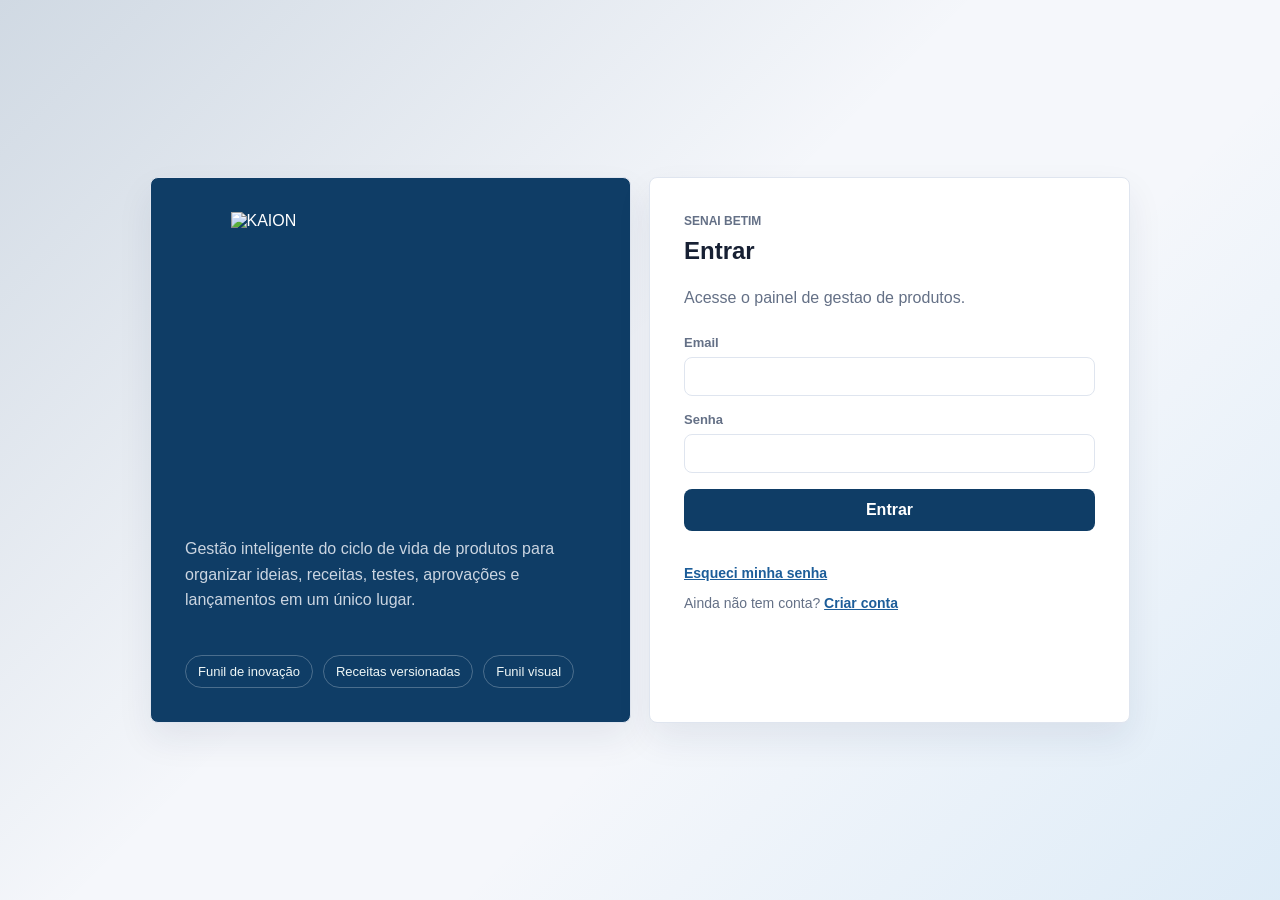
==== index.html @ defeb835 "kaion commit" ====
<!DOCTYPE html>
<html lang="pt-br">
<head>
    <meta charset="UTF-8">
    <meta name="viewport" content="width=device-width, initial-scale=1.0">
    <title>Entrar | KAION</title>
    <link rel="stylesheet" href="css/app.css">
</head>
<body class="auth-page">
    <main class="auth-shell">
        <section class="auth-panel brand-panel">
            <img class="brand-logo" src="https://image2url.com/r2/default/images/1775600257645-3c5e24f1-1b9f-426c-a46f-751de0409c8a.png" alt="KAION" width="150" height="150">
            <p>Gestão inteligente do ciclo de vida de produtos para organizar ideias, receitas, testes, aprovações e lançamentos em um único lugar.</p>
            <div class="brand-points">
                <span>Funil de inovação</span>
                <span>Receitas versionadas</span>
                <span>Funil visual</span>
            </div>
        </section>

        <section class="auth-panel">
            <header class="auth-header">
                <p class="eyebrow">SENAI BETIM</p>
                <h2>Entrar</h2>
                <p>Acesse o painel de gestao de produtos.</p>
            </header>

            <form action="php/login.php" method="POST" class="stack-form">
                <label>
                    Email
                    <input type="email" name="email" autocomplete="email" required>
                </label>
                <label>
                    Senha
                    <input type="password" name="senha" autocomplete="current-password" required>
                </label>
                <button class="btn primary" type="submit">Entrar</button>
            </form>

            <p id="mensagemLogin" class="form-message"></p>
            <p class="auth-footer"><a href="recuperar_senha.html">Esqueci minha senha</a></p>
            <p class="auth-footer">Ainda não tem conta? <a href="cadastro.html">Criar conta</a></p>
        </section>
    </main>
    <script src="js/auth.js"></script>
</body>
</html>
---- css/app.css ----
:root {
    --bg: #f5f7fb;
    --panel: #ffffff;
    --text: #172033;
    --muted: #647086;
    --line: #dfe5ef;
    --primary: #0F3D66;
    --primary-dark: #1C5D99;
    --accent: #3498DB;
    --danger: #b42318;
    --success: #15803d;
    --sidebar: #0F3D66;
    --shadow: 0 16px 35px rgba(24, 39, 75, 0.08);
}

* { box-sizing: border-box; }

body {
    margin: 0;
    font-family: Arial, Helvetica, sans-serif;
    background: var(--bg);
    color: var(--text);
}

a { color: inherit; }

button, input, select, textarea {
    font: inherit;
}

input, select, textarea {
    width: 100%;
    border: 1px solid var(--line);
    border-radius: 8px;
    padding: 11px 12px;
    background: #fff;
    color: var(--text);
}

textarea { resize: vertical; }

label {
    display: grid;
    gap: 7px;
    color: var(--muted);
    font-size: 13px;
    font-weight: 700;
}

.auth-page {
    min-height: 100vh;
    display: grid;
    place-items: center;
    padding: 24px;
    background:
        linear-gradient(135deg, rgba(15, 61, 102, 0.16), transparent 45%),
        linear-gradient(315deg, rgba(52, 152, 219, 0.12), transparent 38%),
        var(--bg);
}

.auth-shell {
    width: min(980px, 100%);
    display: grid;
    grid-template-columns: 1fr 1fr;
    gap: 18px;
}

.auth-panel, .panel, .metric-card {
    background: var(--panel);
    border: 1px solid var(--line);
    border-radius: 8px;
    box-shadow: var(--shadow);
}

.auth-panel {
    padding: 34px;
}

.brand-panel {
    background: var(--sidebar);
    color: #fff;
    display: flex;
    flex-direction: column;
    justify-content: center;
    min-height: 540px;
}

.brand-mark, .logo span {
    display: inline-grid;
    place-items: center;
    width: 42px;
    height: 42px;
    border-radius: 8px;
    background: var(--primary);
    color: #fff;
    font-weight: 800;
}

.brand-logo {
    width: 100%;
    max-width: 320px;
    height: auto;
    max-height: 300px;
    object-fit: contain;
    display: block;
    margin: 0 auto 24px;
}
.brand-panel h1 {
    margin: 0 0 8px;
    font-size: 44px;
}

.brand-panel p, .auth-header p {
    color: #cbd5e1;
    line-height: 1.6;
}

.brand-points {
    display: flex;
    flex-wrap: wrap;
    gap: 10px;
    margin-top: 26px;
}

.brand-points span {
    border: 1px solid rgba(255,255,255,0.25);
    border-radius: 999px;
    padding: 8px 12px;
    color: #eef6f6;
    font-size: 13px;
}

.auth-header h2, h1, h2, h3, p {
    margin-top: 0;
}

.auth-header p { color: var(--muted); }

.eyebrow {
    margin-bottom: 6px;
    color: var(--primary);
    font-size: 12px;
    font-weight: 800;
    text-transform: uppercase;
    letter-spacing: 0;
}

.stack-form {
    display: grid;
    gap: 16px;
    margin-top: 24px;
}

.btn {
    display: inline-flex;
    align-items: center;
    justify-content: center;
    min-height: 42px;
    border: 1px solid transparent;
    border-radius: 8px;
    padding: 10px 15px;
    cursor: pointer;
    text-decoration: none;
    font-weight: 800;
    transition: transform .15s ease, background .15s ease;
}

.btn:hover { transform: translateY(-1px); }
.btn.primary { background: var(--primary); color: #fff; }
.btn.primary:hover { background: var(--primary-dark); }
.btn.ghost { background: #fff; color: var(--text); border-color: var(--line); }
.btn.small { min-height: 34px; padding: 7px 11px; font-size: 13px; background: #EAF4FC; color: var(--primary); }
.btn.danger { background: #fef3f2; color: var(--danger); border-color: #fecdca; }

.auth-footer, .form-message {
    color: var(--muted);
    font-size: 14px;
}

.auth-footer a { color: var(--primary-dark); font-weight: 800; }

.form-message { min-height: 20px; }
.form-message.success { color: var(--success); }
.form-message.error { color: var(--danger); }

.app-shell {
    min-height: 100vh;
    display: grid;
    grid-template-columns: 250px 1fr;
}

.sidebar {
    position: sticky;
    top: 0;
    height: 100vh;
    padding: 24px 18px;
    background: var(--sidebar);
    color: #e5edf7;
}

.logo {
    display: flex;
    align-items: center;
    gap: 10px;
    text-decoration: none;
    font-weight: 900;
    margin-bottom: 34px;
}

.text-logo {
    font-size: 24px;
    letter-spacing: 0;
    color: #fff;
}

.logo img {
    max-width: 300px;
    height: auto;
    display: block;
}

.sidebar nav {
    display: grid;
    gap: 8px;
}

.sidebar nav a {
    padding: 12px 14px;
    border-radius: 8px;
    text-decoration: none;
    color: #d7e0ea;
}

.sidebar nav a:hover, .sidebar nav a.active {
    background: rgba(255,255,255,0.1);
    color: #fff;
}

.content {
    padding: 28px;
    min-width: 0;
}

.topbar {
    display: flex;
    justify-content: space-between;
    align-items: center;
    gap: 16px;
    margin-bottom: 22px;
}

.topbar h1 {
    margin: 0;
    font-size: 30px;
}

.user-actions {
    display: flex;
    align-items: center;
    gap: 10px;
    flex-wrap: wrap;
}

.metric-grid {
    display: grid;
    grid-template-columns: repeat(4, minmax(0, 1fr));
    gap: 14px;
    margin-bottom: 18px;
}

.metric-card {
    padding: 18px;
}

.metric-card span {
    color: var(--muted);
    font-weight: 800;
    font-size: 13px;
}

.metric-card strong {
    display: block;
    margin-top: 10px;
    font-size: 30px;
}

.split-grid {
    display: grid;
    grid-template-columns: minmax(0, 1.1fr) minmax(320px, .9fr);
    gap: 18px;
}

.panel {
    padding: 20px;
}

.panel-heading {
    display: flex;
    justify-content: space-between;
    align-items: center;
    gap: 14px;
    margin-bottom: 16px;
}

.panel-heading h2 {
    margin: 0;
    font-size: 18px;
}

.recent-list {
    display: grid;
    gap: 10px;
}

.recent-item, .kanban-card {
    border: 1px solid var(--line);
    border-radius: 8px;
    padding: 14px;
    background: #fff;
}

.recent-item h3, .kanban-card h3 {
    margin: 0 0 6px;
    font-size: 16px;
}

.meta-line {
    display: flex;
    gap: 8px;
    flex-wrap: wrap;
    color: var(--muted);
    font-size: 13px;
}

.status-pill {
    display: inline-flex;
    align-items: center;
    width: fit-content;
    border-radius: 999px;
    padding: 5px 9px;
    font-size: 12px;
    font-weight: 800;
    background: #eef2ff;
    color: #3730a3;
}

.status-ideia { background: #fff7ed; color: #9a3412; }
.status-desenvolvimento { background: #EAF4FC; color: #0F3D66; }
.status-teste { background: #fefce8; color: #854d0e; }
.status-aprovacao { background: #eef2ff; color: #3730a3; }
.status-lancado { background: #ecfdf5; color: #166534; }
.status-arquivado { background: #f1f5f9; color: #475569; }

.pipeline-bars {
    display: grid;
    gap: 14px;
}

.bar-row {
    display: grid;
    gap: 7px;
}

.bar-label {
    display: flex;
    justify-content: space-between;
    color: var(--muted);
    font-size: 13px;
    font-weight: 800;
}

.bar-track {
    height: 10px;
    border-radius: 999px;
    background: #e5e7eb;
    overflow: hidden;
}

.bar-fill {
    height: 100%;
    width: 0;
    border-radius: inherit;
    background: var(--primary-dark);
}

.filters-inline, .filters-row {
    display: flex;
    gap: 10px;
    align-items: center;
    flex-wrap: wrap;
}

.filters-inline input { min-width: 280px; }
.filters-inline select { width: 180px; }
.filters-row input, .filters-row select { width: 220px; }

.table-wrap {
    width: 100%;
    overflow-x: auto;
}

table {
    width: 100%;
    border-collapse: collapse;
    min-width: 760px;
}

th, td {
    text-align: left;
    padding: 13px 10px;
    border-bottom: 1px solid var(--line);
    vertical-align: top;
}

th {
    color: var(--muted);
    font-size: 12px;
    text-transform: uppercase;
    letter-spacing: 0;
}
.terms {
    display: flex;
    align-items: center;
    gap: 8px;
    font-size: 13px;
    margin: 0;
}

.terms input {
    width: auto;
    flex: 0 0 auto;
}
.table-note {
    margin: 12px 0 0;
    color: var(--muted);
    font-size: 13px;
}

.product-form {
    display: grid;
    gap: 24px;
}

.product-form section {
    display: grid;
    gap: 14px;
}

.product-form h2 {
    margin: 0;
    font-size: 18px;
}

.form-grid {
    display: grid;
    grid-template-columns: repeat(3, minmax(0, 1fr));
    gap: 14px;
}

.form-actions {
    display: flex;
    gap: 10px;
    flex-wrap: wrap;
}

.kanban {
    display: grid;
    grid-template-columns: repeat(6, minmax(245px, 1fr));
    gap: 14px;
    overflow-x: auto;
    padding-bottom: 8px;
}

.kanban-column {
    background: #eef3f8;
    border: 1px solid var(--line);
    border-radius: 8px;
    min-height: 440px;
    padding: 12px;
}

.kanban-title {
    display: flex;
    justify-content: space-between;
    align-items: center;
    margin-bottom: 12px;
    font-weight: 900;
}

.kanban-list {
    display: grid;
    gap: 10px;
    min-height: 340px;
}

.kanban-card {
    cursor: grab;
}

.kanban-card.dragging {
    opacity: .6;
}

.kanban-list.drag-over {
    outline: 2px dashed var(--primary);
    outline-offset: 4px;
    border-radius: 8px;
}

.empty-state {
    border: 1px dashed #bcc7d6;
    border-radius: 8px;
    color: var(--muted);
    padding: 18px;
    text-align: center;
}

.toast {
    position: fixed;
    right: 20px;
    bottom: 20px;
    background: var(--sidebar);
    color: #fff;
    padding: 12px 16px;
    border-radius: 8px;
    box-shadow: var(--shadow);
    z-index: 20;
}
a{white-space: nowrap;}



@media (max-width: 980px) {
    .auth-shell, .app-shell, .split-grid {
        grid-template-columns: 1fr;
    }
    .brand-panel { min-height: auto; }
    .sidebar {
        position: static;
        height: auto;
    }
    .sidebar nav {
        grid-template-columns: repeat(4, minmax(0, 1fr));
    }
    .metric-grid, .form-grid {
        grid-template-columns: repeat(2, minmax(0, 1fr));
    }
}

@media (max-width: 640px) {
    .auth-page {
        min-height: auto;
        place-items: start;
        padding: 14px;
    }
    .auth-shell {
        gap: 12px;
    }
    .auth-panel {
        padding: 18px;
    }
    .brand-panel {
        min-height: auto;
        padding: 20px 18px;
    }
    .brand-logo {
        max-width: 180px;
        max-height: 160px;
        margin-bottom: 14px;
    }
    .brand-panel p {
        margin-bottom: 0;
    }
    .brand-points {
        gap: 8px;
        margin-top: 16px;
    }
    .brand-points span {
        padding: 7px 10px;
        white-space: normal;
    }
    .stack-form {
        gap: 13px;
        margin-top: 18px;
    }
    .content { padding: 18px; }
    .topbar, .panel-heading {
        align-items: flex-start;
        flex-direction: column;
    }
    .sidebar nav, .metric-grid, .form-grid {
        grid-template-columns: 1fr;
    }
    .filters-row input, .filters-row select, .filters-inline input, .filters-inline select {
        width: 100%;
        min-width: 0;
    }
}
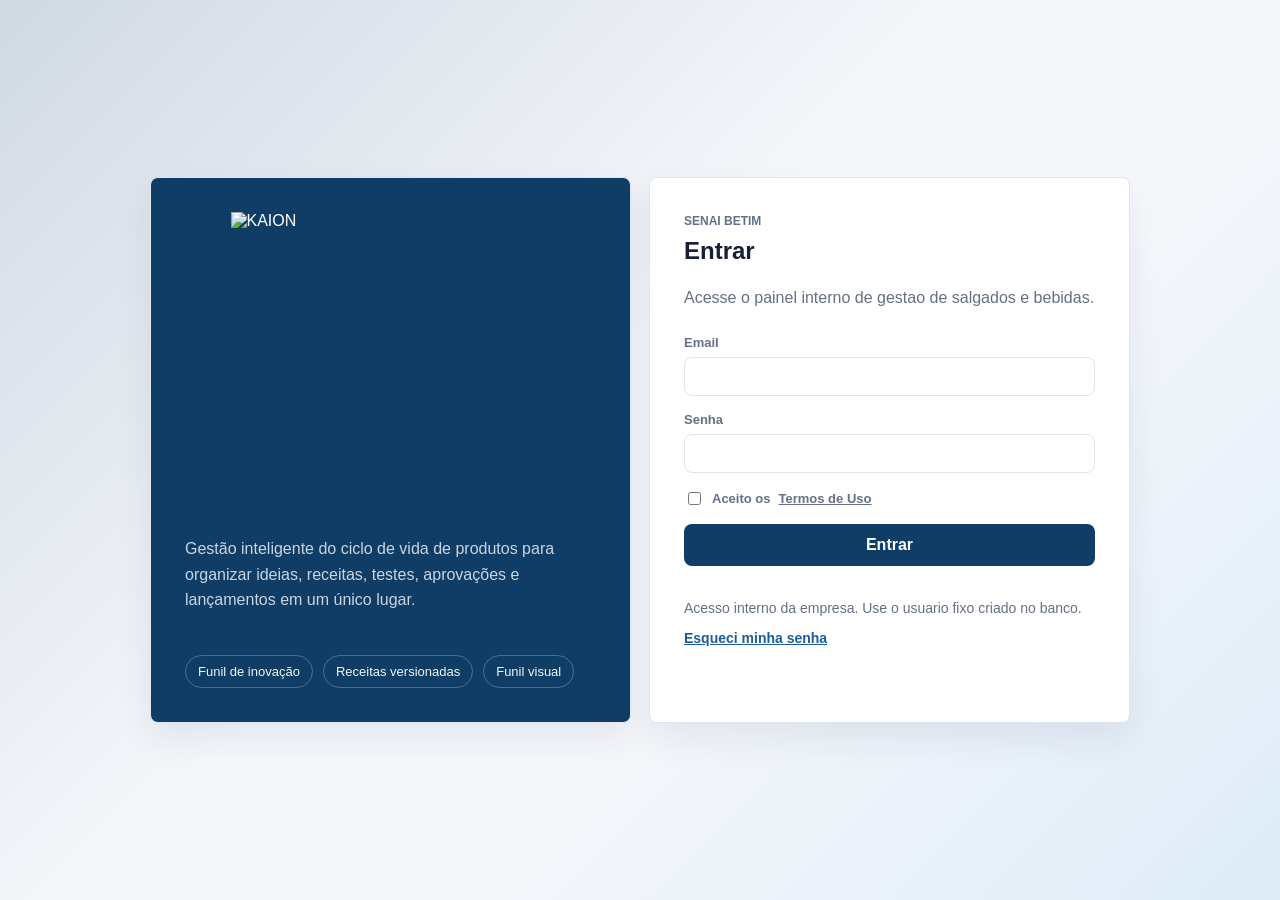
==== commit 151bac5a: "Adiciona documentação do projeto KAION" ====
--- a/index.html
+++ b/index.html
@@ -22,7 +22,7 @@
             <header class="auth-header">
                 <p class="eyebrow">SENAI BETIM</p>
                 <h2>Entrar</h2>
-                <p>Acesse o painel de gestao de produtos.</p>
+                <p>Acesse o painel interno de gestao de salgados e bebidas.</p>
             </header>
 
             <form action="php/login.php" method="POST" class="stack-form">
@@ -34,12 +34,16 @@
                     Senha
                     <input type="password" name="senha" autocomplete="current-password" required>
                 </label>
+                <label class="terms">
+                    <input type="checkbox" required>
+                    Aceito os <a class="politica" href="termos.html" target="_blank" rel="noopener noreferrer">Termos de Uso</a>
+                </label>
                 <button class="btn primary" type="submit">Entrar</button>
             </form>
 
             <p id="mensagemLogin" class="form-message"></p>
+            <p class="auth-footer">Acesso interno da empresa. Use o usuario fixo criado no banco.</p>
             <p class="auth-footer"><a href="recuperar_senha.html">Esqueci minha senha</a></p>
-            <p class="auth-footer">Ainda não tem conta? <a href="cadastro.html">Criar conta</a></p>
         </section>
     </main>
     <script src="js/auth.js"></script>
